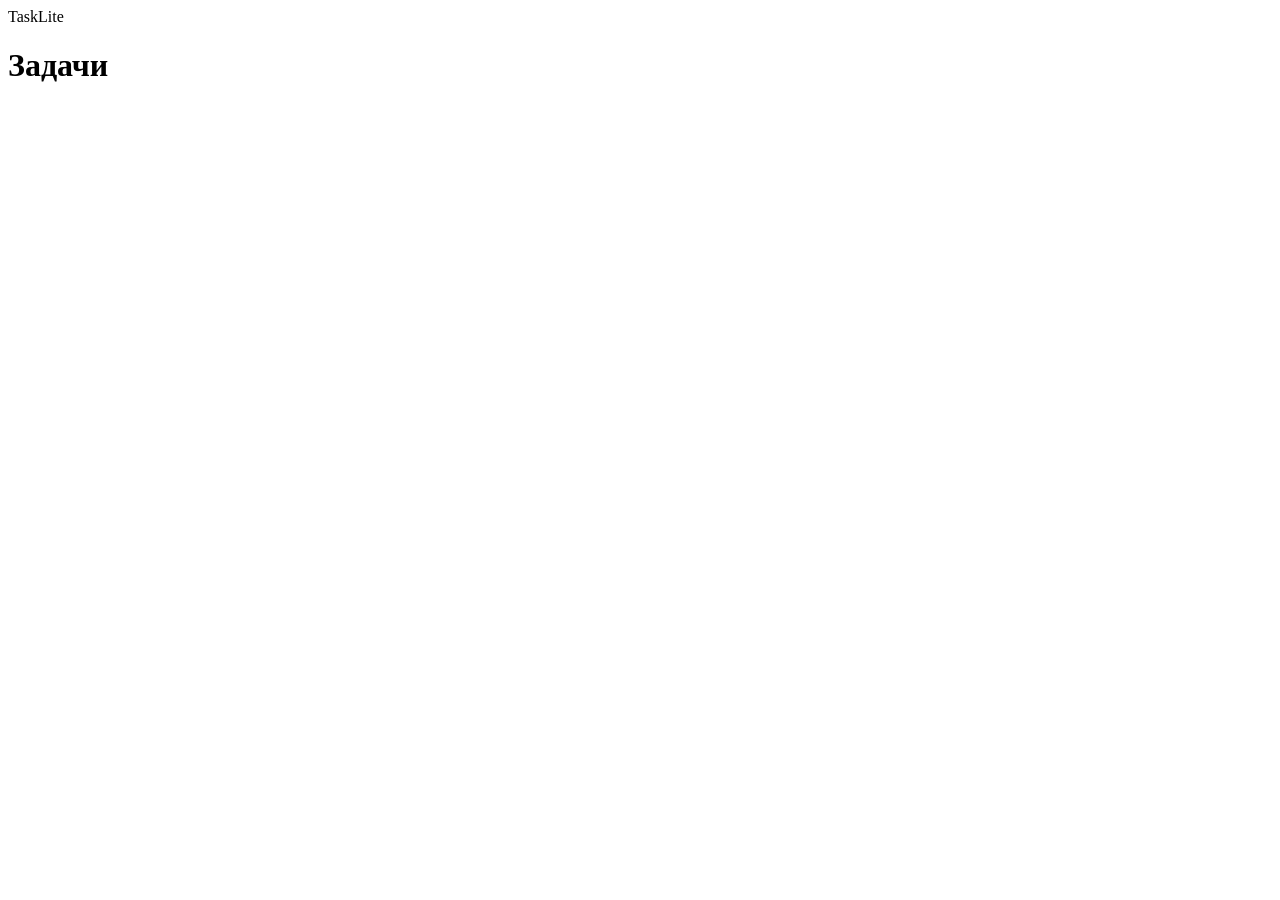
==== index.html @ 93d753ce "first commit" ====
<!DOCTYPE html>
<html lang="ru">
  <head>
    <meta charset="utf-8" />
    <meta name="viewport" content="width=device-width, initial-scale=1" />
    <title>TaskLite — To Do</title>
    <link rel="stylesheet" href="css/style.css" />
  </head>
  <body class="todo">
    <header class="header">
      <div class="container header__container">
        <div class="header__title">TaskLite</div>
      </div>
    </header>
    <main class="container">
      <h1 class="page-title">Задачи</h1>
    </main>
  </body>
</html>
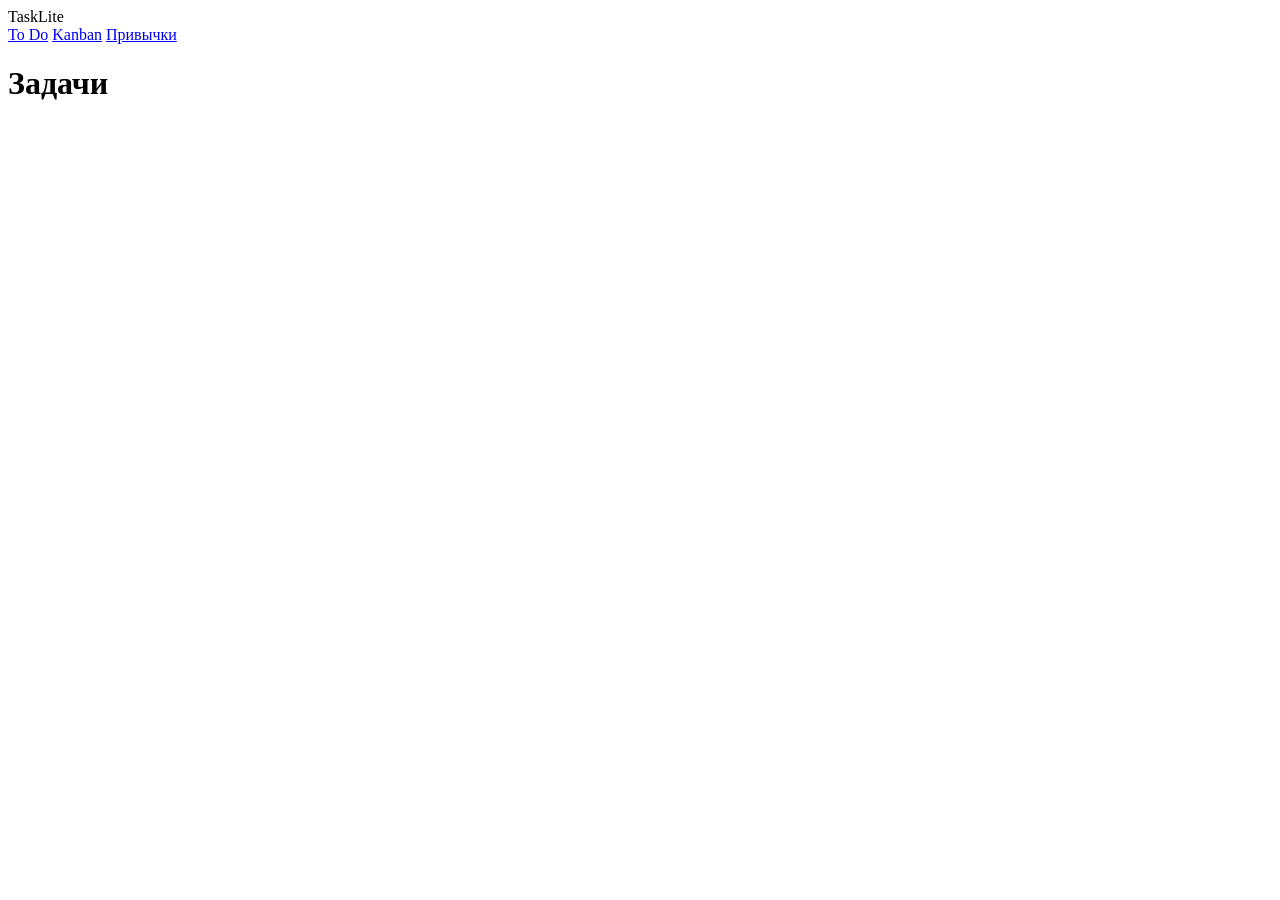
==== commit f700a3f8: "first commit" ====
--- a/index.html
+++ b/index.html
@@ -10,6 +10,11 @@
     <header class="header">
       <div class="container header__container">
         <div class="header__title">TaskLite</div>
+        <nav class="tabs">
+          <a href="index.html" class="tab active">To Do</a>
+          <a href="kanban.html" class="tab">Kanban</a>
+          <a href="habits.html" class="tab">Привычки</a>
+        </nav>
       </div>
     </header>
     <main class="container">
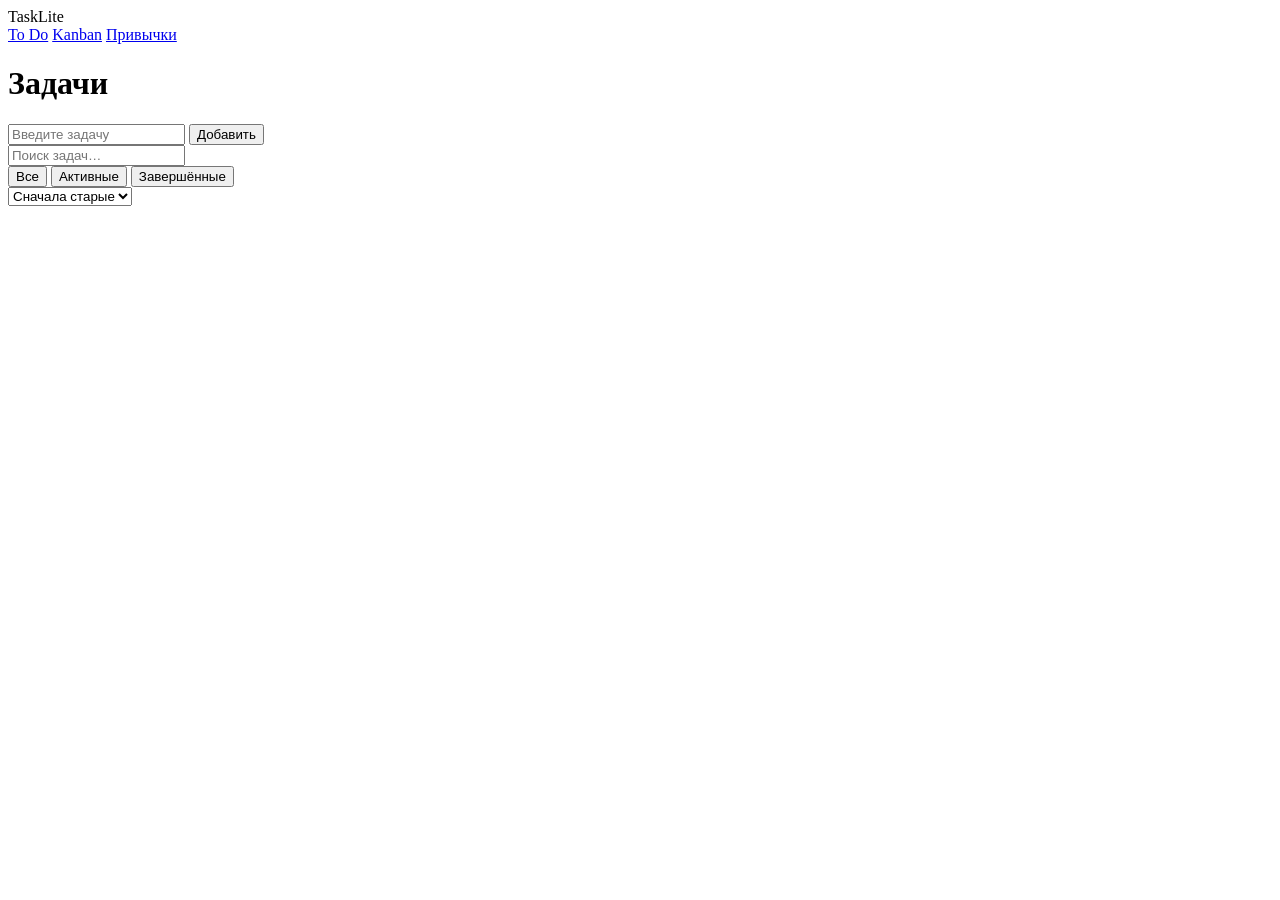
==== commit 8d18e18f: "feat(todo): добавить панель поиска/фильтров/сортировки" ====
--- a/index.html
+++ b/index.html
@@ -1,4 +1,4 @@
-<!DOCTYPE html>
+<!doctype html>
 <html lang="ru">
   <head>
     <meta charset="utf-8" />
@@ -19,6 +19,29 @@
     </header>
     <main class="container">
       <h1 class="page-title">Задачи</h1>
+      <div class="form-add">
+        <input
+          class="form-add__input"
+          type="text"
+          placeholder="Введите задачу"
+        />
+        <button class="form-add__button" type="button">Добавить</button>
+      </div>
+      <div class="toolbar">
+        <input class="toolbar__search" type="text" placeholder="Поиск задач…" />
+        <div class="tabs toolbar__tabs">
+          <button class="tabs__item tabs__item--active" type="button">
+            Все
+          </button>
+          <button class="tabs__item" type="button">Активные</button>
+          <button class="tabs__item" type="button">Завершённые</button>
+        </div>
+        <select class="toolbar__sort">
+          <option selected>Сначала старые</option>
+          <option>Сначала новые</option>
+        </select>
+      </div>
     </main>
+    <script src="script.js"></script>
   </body>
 </html>
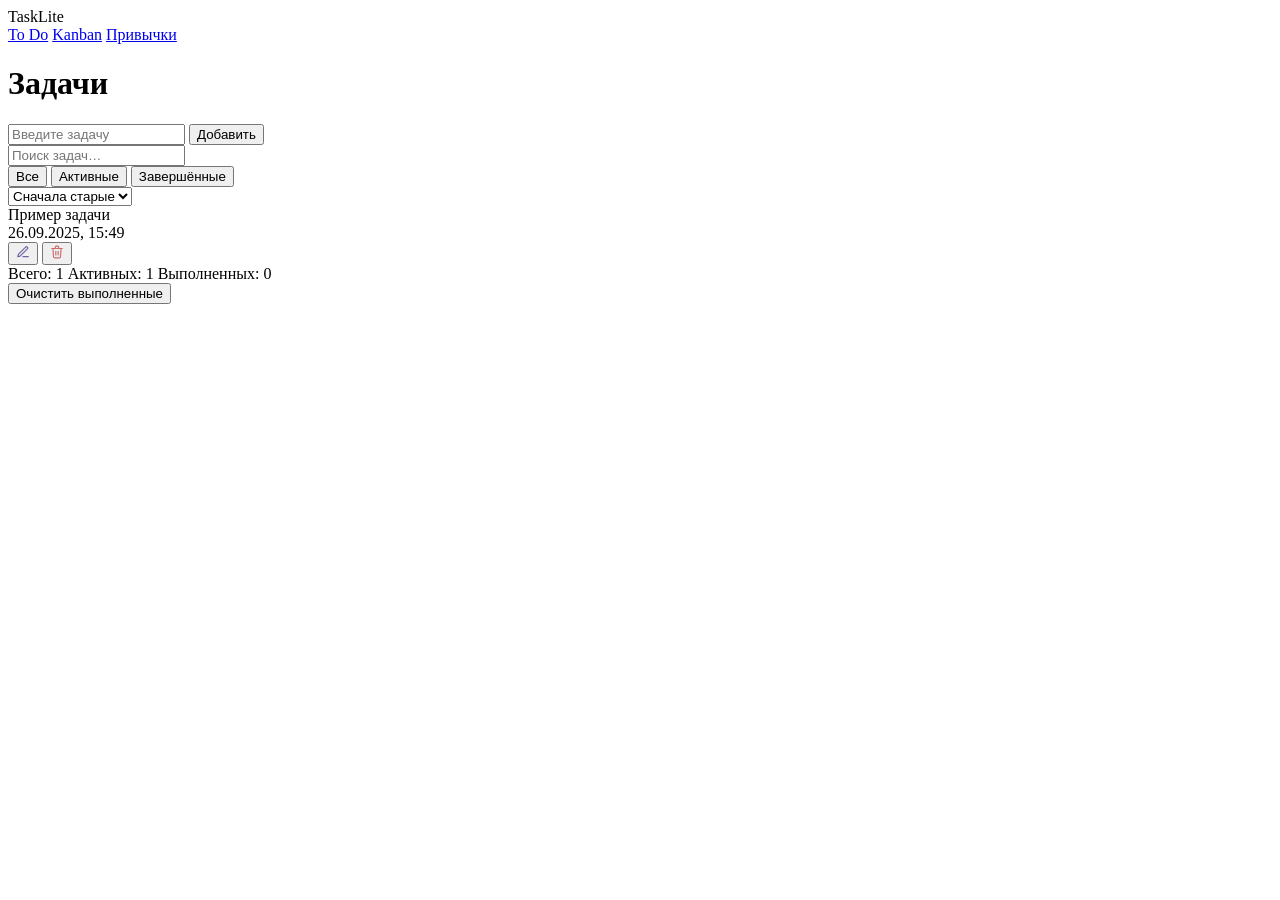
==== commit aa666c6f: "feat(todo): добавить нижнюю панель со счётчиками и очисткой" ====
--- a/index.html
+++ b/index.html
@@ -41,7 +41,67 @@
           <option>Сначала новые</option>
         </select>
       </div>
+      <div class="task">
+        <div class="task__content">
+          <div class="task__title">Пример задачи</div>
+          <div class="task__meta">26.09.2025, 15:49</div>
+        </div>
+        <div class="task__actions">
+          <button class="task__action task__action--edit">
+            <svg
+              class="task__icon"
+              viewBox="0 0 24 24"
+              width="14"
+              height="14"
+              fill="none"
+              stroke="#6f64a3"
+              stroke-width="2"
+              stroke-linecap="round"
+              stroke-linejoin="round"
+            >
+              <path d="M12 20h9" />
+              <path
+                d="M16.5 3.5a2.121 2.121 0 0 1 3 3L7 19l-4 1 1-4L16.5 3.5z"
+              />
+            </svg>
+          </button>
+          <button class="task__action task__action--delete">
+            <svg
+              class="task__icon"
+              viewBox="0 0 24 24"
+              width="14 "
+              height="14"
+              fill="none"
+              stroke="#cb6e6e"
+              stroke-width="2"
+              stroke-linecap="round"
+              stroke-linejoin="round"
+            >
+              <polyline points="3 6 5 6 21 6" />
+              <path d="M19 6l-1 14a2 2 0 0 1-2 2H8a2 2 0 0 1-2-2L5 6" />
+              <path d="M10 11v6" />
+              <path d="M14 11v6" />
+              <path d="M9 6V4a2 2 0 0 1 2-2h2a2 2 0 0 1 2 2v2" />
+            </svg>
+          </button>
+        </div>
+      </div>
     </main>
+    <footer>
+      <div class="footer-controls">
+        <div class="footer-controls__counters">
+          <span>Всего: 1</span>
+          <span>Активных: 1</span>
+          <span>Выполненных: 0</span>
+        </div>
+        <button
+          class="button button--clear footer-controls__clear"
+          type="button"
+        >
+          Очистить выполненные
+        </button>
+      </div>
+    </footer>
     <script src="script.js"></script>
   </body>
 </html>
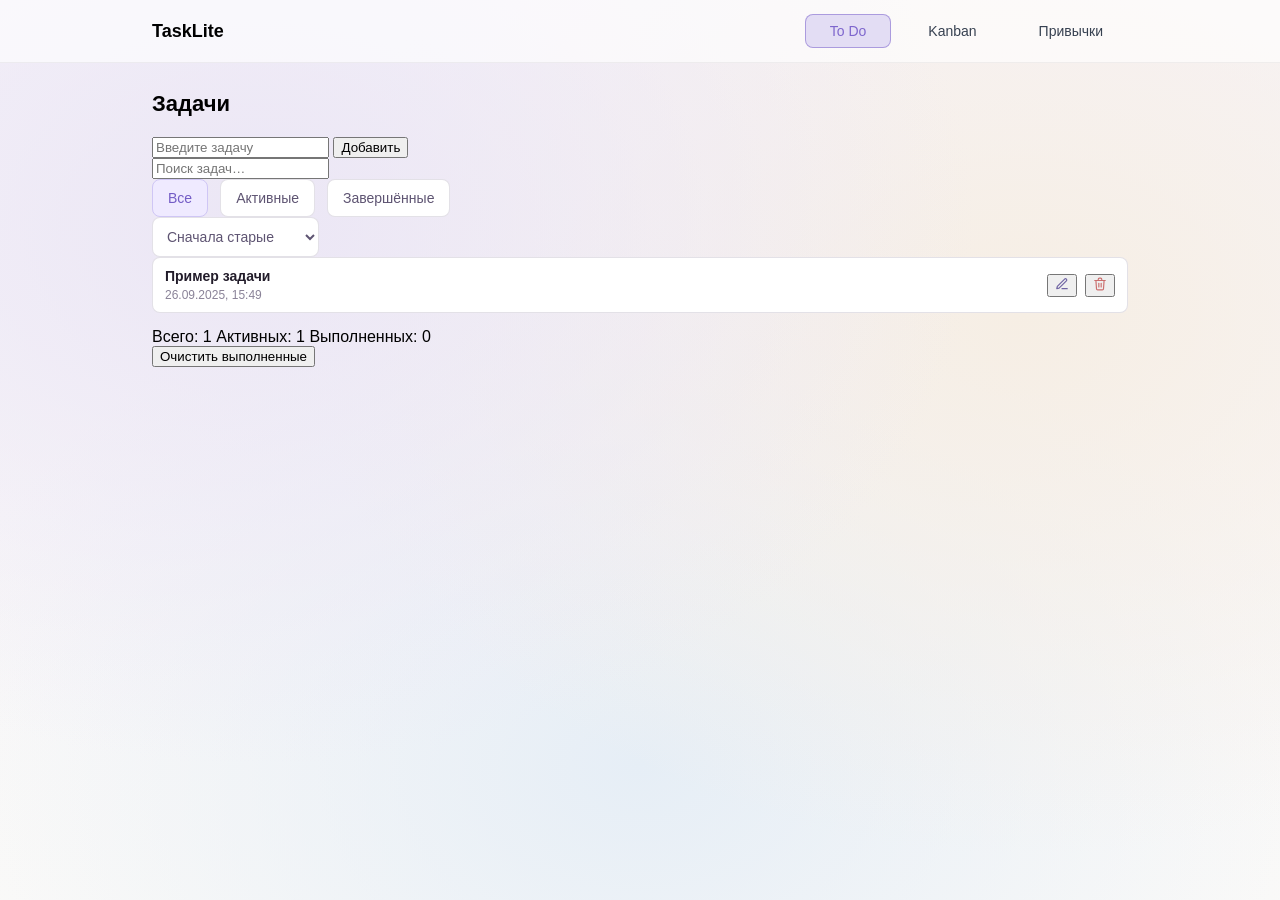
==== commit de3a5f3d: "стили карточки и функции js" ====
--- a/index.html
+++ b/index.html
@@ -27,8 +27,10 @@
         />
         <button class="form-add__button" type="button">Добавить</button>
       </div>
+
       <div class="toolbar">
         <input class="toolbar__search" type="text" placeholder="Поиск задач…" />
+
         <div class="tabs toolbar__tabs">
           <button class="tabs__item tabs__item--active" type="button">
             Все
@@ -36,16 +38,19 @@
           <button class="tabs__item" type="button">Активные</button>
           <button class="tabs__item" type="button">Завершённые</button>
         </div>
+
         <select class="toolbar__sort">
           <option selected>Сначала старые</option>
           <option>Сначала новые</option>
         </select>
       </div>
+
       <div class="task">
         <div class="task__content">
           <div class="task__title">Пример задачи</div>
           <div class="task__meta">26.09.2025, 15:49</div>
         </div>
+
         <div class="task__actions">
           <button class="task__action task__action--edit">
             <svg
@@ -84,11 +89,11 @@
               <path d="M9 6V4a2 2 0 0 1 2-2h2a2 2 0 0 1 2 2v2" />
             </svg>
           </button>
+
         </div>
       </div>
-    </main>
-    <footer>
-      <div class="footer-controls">
+
+        <div class="footer-controls">
         <div class="footer-controls__counters">
           <span>Всего: 1</span>
           <span>Активных: 1</span>
@@ -101,7 +106,8 @@
           Очистить выполненные
         </button>
       </div>
-    </footer>
+    </main>
+  
     <script src="script.js"></script>
   </body>
 </html>
--- a/css/style.css
+++ b/css/style.css
@@ -0,0 +1,137 @@
+* { box-sizing: border-box; }
+html, body {
+  margin: 0;
+  font-family: "Inter", sans-serif;
+  height: 100%;
+}
+
+.container{
+    max-width: 1024px;
+    margin: 0 auto;
+    padding: 0 24px;
+}
+
+.header{
+    position: sticky;
+    top: 0;
+    z-index: 10;
+    border-bottom: 1px solid rgba(0, 0, 0, .05);
+    background: rgba(255, 255, 255, .65);
+}
+
+.header__container{
+    display: flex;
+    align-items: center;
+    justify-content: space-between;
+    padding-top: 14px;
+    padding-bottom: 14px;
+}
+
+.header__title{
+    font-size: 18px;
+    font-weight: 700;
+}
+
+.tabs{
+    display: flex;
+    gap: 12px;
+}
+
+.tab{
+    text-decoration: none;
+    background-color: transparent;
+    border: 1px solid transparent;
+    border-radius: 8px;
+    padding: 8px 24px;
+    font-size: 14px;
+    font-weight: 500;
+    cursor: pointer;
+    color: #374151;
+}
+
+.tab.active{
+    background: #e3ddf4;
+    border: 1px solid rgba(126, 102, 205, 0.55);
+    color: #7e66cd;
+}
+
+.todo {
+  background:
+    radial-gradient(1200px 900px at 20% 25%, #ebe6f5 0%, transparent 60%),
+    radial-gradient(1200px 900px at 80% 35%, #f6eee4 0%, transparent 60%),
+    radial-gradient(1200px 900px at 50% 85%, #e6eef6 0%, transparent 60%),
+    linear-gradient(#f6f3f9, #fbfaf8);
+  background-attachment: fixed;
+}
+.page-title {
+    font-size: 22px;
+    font-weight: 600;
+    margin: 28px 0 20px;
+}
+
+.tabs__item {
+    padding: 10px 15px;
+    border: 1px solid rgba(30, 10, 60, 0.12);
+    border-radius: 8px;
+    font-size: 14px;
+    font-weight: 500;
+    background: #fff;
+    color: #5e5472;
+    cursor: pointer;
+    transition: background .2s, color .2s, border-color .2s;
+}
+
+.tabs__item:hover{
+    background: #f6f4ff;
+    border-color: rgba(30, 10, 60, 0.2);
+    color: #735cc6;
+}
+.tabs__item:active {
+    background: #e9e5f9;
+    border-color: #735cc6;
+    color: #5d47aa;
+}
+.tabs__item--active{
+    background: #efeaff;
+    border-color: #cfc6f5;
+    color: #735cc6;
+}
+.toolbar__sort {
+  padding: 10px 28px 10px 10px;
+  font-size: 14px;
+  border: 1px solid rgba(30, 10, 60, 0.12);
+  border-radius: 8px;
+  background: #fff;
+  font-weight: 500;
+  color: #5e5472;
+}
+
+.task{
+    display: flex;
+    justify-content: space-between;
+    gap: 8px;
+    align-items: center;
+    padding: 10px 12px;
+    border-radius: 8px;
+    margin-bottom: 15px;
+    background: #fff;
+    border: 1px solid rgba(30, 10, 60, 0.12);
+}
+
+.task__title{
+    font-size: 14px;
+    font-weight: 700;
+    margin-bottom: 4px;
+    color: #221c2a;
+}
+
+.task__meta{
+    font-size: 12px;
+    color: #8a8398;
+}
+
+.task__actions{
+    display: flex;
+    align-items: center;
+    gap: 8px; 
+}
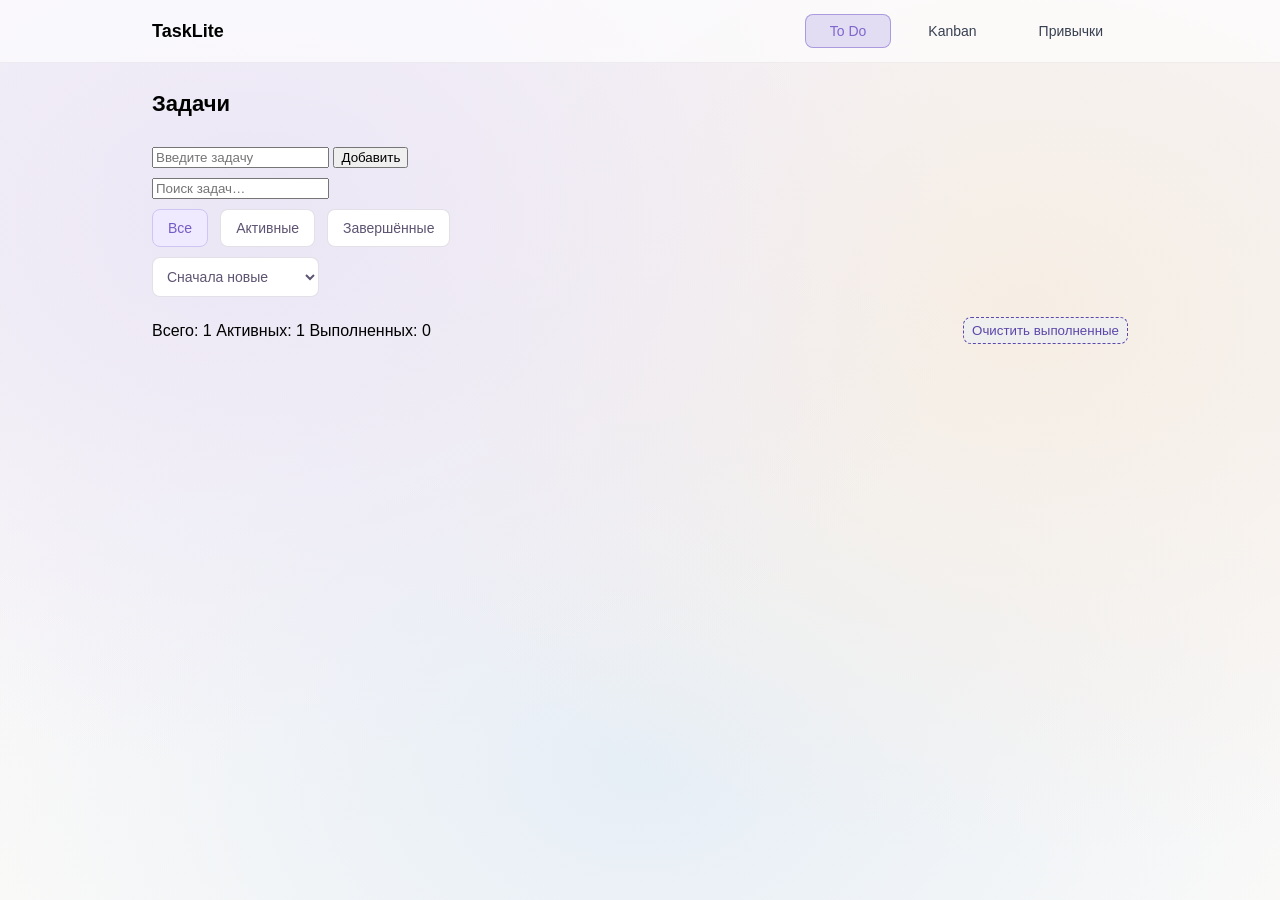
==== commit cce1d698: "final" ====
--- a/index.html
+++ b/index.html
@@ -17,16 +17,16 @@
         </nav>
       </div>
     </header>
-    <main class="container">
+    <main class="container container-task">
       <h1 class="page-title">Задачи</h1>
-      <div class="form-add">
+      <form class="form-add">
         <input
           class="form-add__input"
           type="text"
           placeholder="Введите задачу"
         />
-        <button class="form-add__button" type="button">Добавить</button>
-      </div>
+        <button class="form-add__button" type="submit">Добавить</button>
+      </form>
 
       <div class="toolbar">
         <input class="toolbar__search" type="text" placeholder="Поиск задач…" />
@@ -40,60 +40,15 @@
         </div>
 
         <select class="toolbar__sort">
-          <option selected>Сначала старые</option>
-          <option>Сначала новые</option>
+          <option>Сначала старые</option>
+          <option selected>Сначала новые</option>
+          <option>Название A→Z</option>
+          <option>Название Z→A</option>
         </select>
       </div>
+      <div class="tasks"></div>
 
-      <div class="task">
-        <div class="task__content">
-          <div class="task__title">Пример задачи</div>
-          <div class="task__meta">26.09.2025, 15:49</div>
-        </div>
-
-        <div class="task__actions">
-          <button class="task__action task__action--edit">
-            <svg
-              class="task__icon"
-              viewBox="0 0 24 24"
-              width="14"
-              height="14"
-              fill="none"
-              stroke="#6f64a3"
-              stroke-width="2"
-              stroke-linecap="round"
-              stroke-linejoin="round"
-            >
-              <path d="M12 20h9" />
-              <path
-                d="M16.5 3.5a2.121 2.121 0 0 1 3 3L7 19l-4 1 1-4L16.5 3.5z"
-              />
-            </svg>
-          </button>
-          <button class="task__action task__action--delete">
-            <svg
-              class="task__icon"
-              viewBox="0 0 24 24"
-              width="14 "
-              height="14"
-              fill="none"
-              stroke="#cb6e6e"
-              stroke-width="2"
-              stroke-linecap="round"
-              stroke-linejoin="round"
-            >
-              <polyline points="3 6 5 6 21 6" />
-              <path d="M19 6l-1 14a2 2 0 0 1-2 2H8a2 2 0 0 1-2-2L5 6" />
-              <path d="M10 11v6" />
-              <path d="M14 11v6" />
-              <path d="M9 6V4a2 2 0 0 1 2-2h2a2 2 0 0 1 2 2v2" />
-            </svg>
-          </button>
-
-        </div>
-      </div>
-
-        <div class="footer-controls">
+      <div class="footer-controls">
         <div class="footer-controls__counters">
           <span>Всего: 1</span>
           <span>Активных: 1</span>
@@ -107,7 +62,7 @@
         </button>
       </div>
     </main>
-  
+
     <script src="script.js"></script>
   </body>
 </html>
--- a/css/style.css
+++ b/css/style.css
@@ -10,7 +10,12 @@
     margin: 0 auto;
     padding: 0 24px;
 }
-
+.container-task{
+    display: flex;
+    flex-direction: column;
+    justify-content: space-between;
+    gap: 10px;
+}
 .header{
     position: sticky;
     top: 0;
@@ -63,6 +68,14 @@
     linear-gradient(#f6f3f9, #fbfaf8);
   background-attachment: fixed;
 }
+.kanban {
+  background:
+    radial-gradient(1200px 900px at 20% 25%, #d3f3f6 0%, transparent 60%),
+    radial-gradient(1200px 900px at 80% 35%, #f6f4e4 0%, transparent 60%),
+    radial-gradient(1200px 900px at 50% 85%, #e6f6f4 0%, transparent 60%),
+    linear-gradient(#f6f3f9, #fbfaf8);
+  background-attachment: fixed;
+}
 .page-title {
     font-size: 22px;
     font-weight: 600;
@@ -95,6 +108,10 @@
     background: #efeaff;
     border-color: #cfc6f5;
     color: #735cc6;
+}
+.toolbar__tabs{
+  margin-top: 10px;
+  margin-bottom: 10px;
 }
 .toolbar__sort {
   padding: 10px 28px 10px 10px;
@@ -109,6 +126,7 @@
 .task{
     display: flex;
     justify-content: space-between;
+    flex-direction: column;
     gap: 8px;
     align-items: center;
     padding: 10px 12px;
@@ -117,6 +135,18 @@
     background: #fff;
     border: 1px solid rgba(30, 10, 60, 0.12);
 }
+.task__todo{
+    display: flex;
+    justify-content: space-between;
+    flex-direction: row;
+    gap: 8px;
+    align-items: center;
+    padding: 10px 12px;
+    border-radius: 8px;
+    margin-bottom: 15px;
+    background: #fff;
+    border: 1px solid rgba(30, 10, 60, 0.12);
+}
 
 .task__title{
     font-size: 14px;
@@ -134,4 +164,193 @@
     display: flex;
     align-items: center;
     gap: 8px; 
+}
+.task__action:hover {
+  background: #f6f4ff;
+  border-color: rgba(30, 10, 60, 0.2);
+  box-shadow: 0 6px 12px rgba(126, 102, 205, 0.18);
+}
+.task__action:focus-visible {
+  outline: none;
+  box-shadow: 0 0 0 3px rgba(126, 102, 205, 0.22);
+}
+.task__action:active {
+  transform: translateY(1px);
+}
+.task_icon{
+    width: 14px;
+    height: 14px;
+    display: block;
+}
+
+.task--done .task__title {
+  text-decoration: line-through; 
+  color: #999; 
+}
+.task__action svg {
+  pointer-events: none;
+}
+.input--error {
+  border-color: #cb6e6e;
+  box-shadow: 0 0 4px rgba(203, 110, 110, 0.3);
+}
+.footer-controls{
+    display: flex;
+    align-items: center;
+    justify-content: space-between;
+}
+.button--clear{
+    color: #5d47aa;
+    border: 1px dashed #5d47aa;
+    padding: 5px 8px;
+    border-radius: 8px;
+}
+.button--clear:disabled{
+    color: #636363;
+    background-color: #ededed;
+    border-color: #636363;
+}
+
+
+.board{
+    display: flex;
+    gap: 28px;
+    justify-content: space-between;
+    align-items: flex-start;
+    max-width: 1200px;
+    margin: 0 auto;
+    padding: 20px;
+}
+.column{
+    background: rgba(255, 255, 255, 0.9);
+    border: 1px solid rgba(0, 0, 0, 0.05);
+    border-radius: 16px;
+    width: 320px;
+    display: flex;
+    flex-direction: column;
+    box-shadow: 0 8px 24px rgba(0, 0, 0, 0.04);
+}
+
+.column__header{
+    display: flex;
+    justify-content: space-between;
+    align-items: center;
+    padding: 12px 16px 10px;
+    border-bottom: 1px solid rgba(0, 0, 0, 0.08);
+}
+
+.column__header h2{
+    font-size: 15px;
+    font-weight: 600;
+    padding-left: 8px;
+}
+.column_count{
+    font-size: 13px;
+    color: #64748b;
+}
+
+
+.task-list{
+    display: flex;
+    flex-direction: column;
+    gap: 14px;
+    padding: 14px 16px;
+}
+
+.task.kanban{
+    background: #ffffff;
+    border: 1px solid rgba(0, 0, 0, 0.06);
+    box-shadow: 0 2px 6px rgba(0, 0, 0, 0.04);
+    border-radius: 10px;
+    padding: 16px 18px;
+    display: flex;
+    flex-direction: column;
+    gap: 10px;
+    align-items: flex-start;
+    transition: box-shadow 0.2s, transform 0.15s;
+}
+.task.kanban:hover{
+    transform: translateY(-1px);
+    box-shadow: 0 4px 12px rgba(0, 0, 0, 0.08);
+}
+.column[data-status='todo'] .column__header h2{
+    border-left: 4px solid #3b82f6;
+}
+.column[data-status='in-progress'] .column__header h2{
+    border-left: 4px solid #eab308;
+}
+.column[data-status='done'] .column__header h2{
+    border-left: 4px solid #a78bfa;
+}
+.task__title{
+    font-size: 14px;
+    font-weight: 600;
+    color: #111827;
+    margin: 0;
+    line-height: 1.3;
+}
+.task__desc{
+    font-size: 13px;
+    line-height: 1.45;
+    margin: 0;
+    padding-bottom: 10px;
+    word-wrap: break-word;
+    border-bottom: 1px solid rgba(0, 0, 0, 0.06);
+    color: #4b5563;
+}
+.task__footer{
+    display: flex;
+    justify-content: space-between;
+    align-items: center;
+    width: 100%;
+}
+.add-task{
+    padding: 8px 15px;
+    border-radius: 10px;
+    background-color: #EFF4FD;
+    color:#5784EF;
+    border: 1px dotted #5784EF;
+    margin: 10px;
+}
+.add-task:hover{
+    background-color: #d1e0f8;
+}
+.task__label {
+    font-size: 14px;
+    padding: 4px 7px;
+    white-space: nowrap;
+    border-radius: 9px;
+}
+.task__date {
+    font-size: 14px;
+    color: #7f8791;
+    padding-left: 7px;
+    white-space: nowrap;
+}
+.high {
+    background-color: #FFE2E2;
+    color: #C43B3A;
+}
+.low {
+    background-color: #DCFCE7;
+    color: #156534;
+}
+.medium {
+    background-color: #FEF3C7;
+    color: #92400D;
+}
+.task.kanban.dragging{
+    opacity: 0.6;
+    transform: scale(0.95);
+    cursor: grabbing;
+    box-shadow: 0 4px 14px rgba(0, 0, 0, 0.12);
+}
+.column.drag-over{
+    background: rgba(255, 255, 255, 0.95);
+    box-shadow: 0px 16px 32px 9px rgba(255, 255, 255, 0.2);
+    border-color: rgba(37, 99, 235, 0.3);
+    transition: box-shadow 0.2s, background 0.2, border-color 0.2s;
+}
+.column.drag-over .column__header h2{
+    border-left-color: #1da652;
 }
